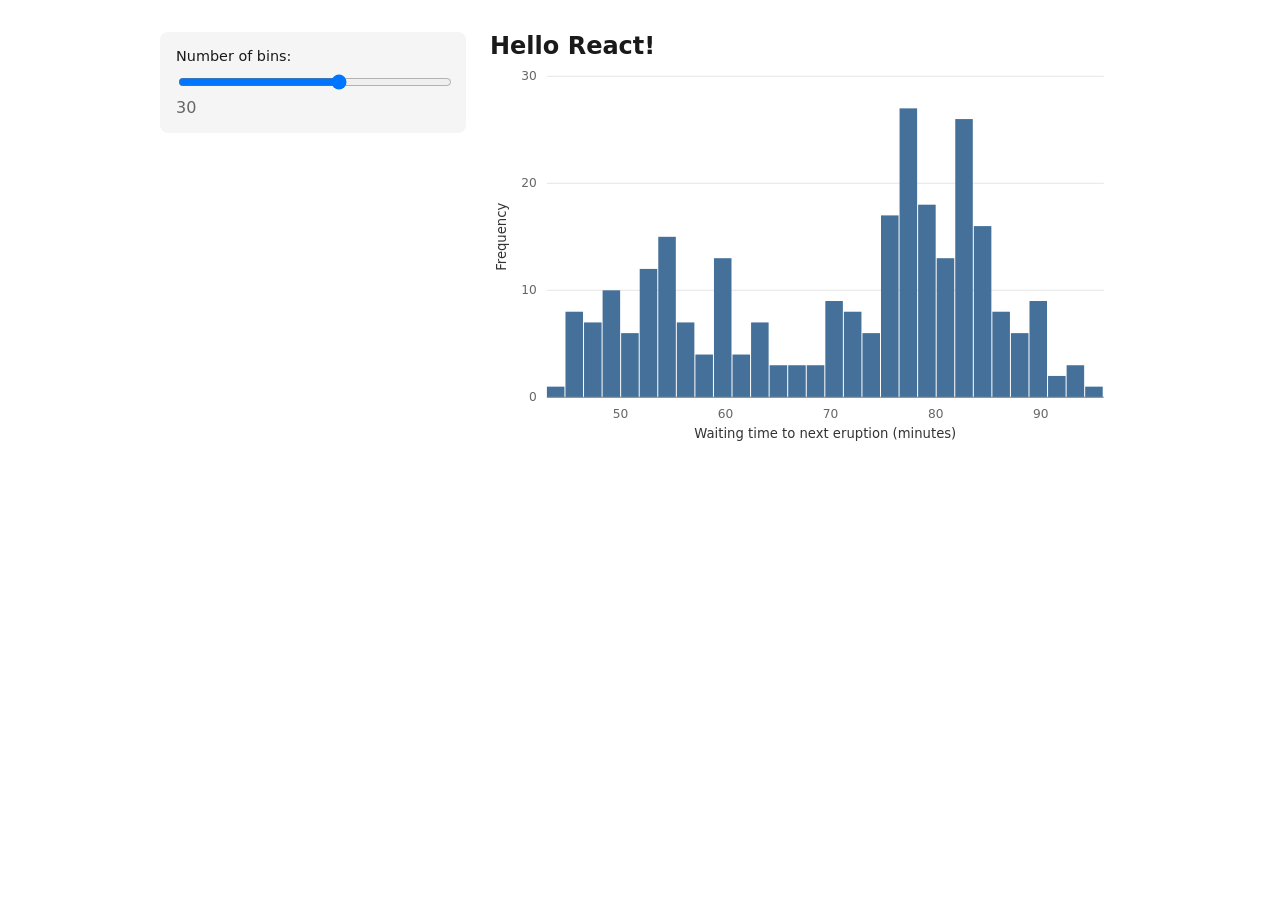
==== apps/02-react-only/www/index.html @ f03c942b "Add a React-only Old Faithful demo to the React.js section Two slides after "UI is assembled from yo" ====
<!DOCTYPE html>
<html lang="en">
  <head>
    <meta charset="UTF-8" />
    <meta name="viewport" content="width=device-width, initial-scale=1.0" />
    <title>Old Faithful — React only</title>
    <link rel="stylesheet" href="app.css" />
    <!-- Vendored React 18 UMD (the last release that ships one), so this page
         runs from a plain file server with no build step and no network. -->
    <script src="vendor/react.production.min.js"></script>
    <script src="vendor/react-dom.production.min.js"></script>
  </head>
  <body>
    <div id="root"></div>
    <script src="data.js"></script>
    <script src="app.js"></script>
  </body>
</html>
---- apps/02-react-only/www/app.css ----
body {
  margin: 0;
  padding: 0;
  background: #fff;
  font-family: system-ui, sans-serif;
  color: #1a1a1a;
}

.layout {
  display: flex;
  flex-wrap: wrap;
  gap: 1.5rem;
  max-width: 60rem;
  margin: 2rem auto;
  padding: 0 1.5rem;
}

.sidebar {
  flex: 1 1 12rem;
  align-self: start;
  padding: 1rem;
  background: #f5f5f5;
  border-radius: 8px;
}

.sidebar label {
  display: block;
  margin-bottom: 0.5rem;
  font-size: 0.9rem;
}

.sidebar input[type="range"] {
  width: 100%;
}

.bins-value {
  display: block;
  margin-top: 0.25rem;
  font-variant-numeric: tabular-nums;
  color: #666;
}

.panel {
  flex: 3 1 24rem;
}

.panel h1 {
  margin: 0;
  font-size: 1.5rem;
}

.placeholder {
  display: grid;
  place-items: center;
  height: 20rem;
  border-radius: 8px;
  background: #f5f5f5;
  color: #888;
}

.recalculating {
  opacity: 0.6;
  transition: opacity 200ms;
}
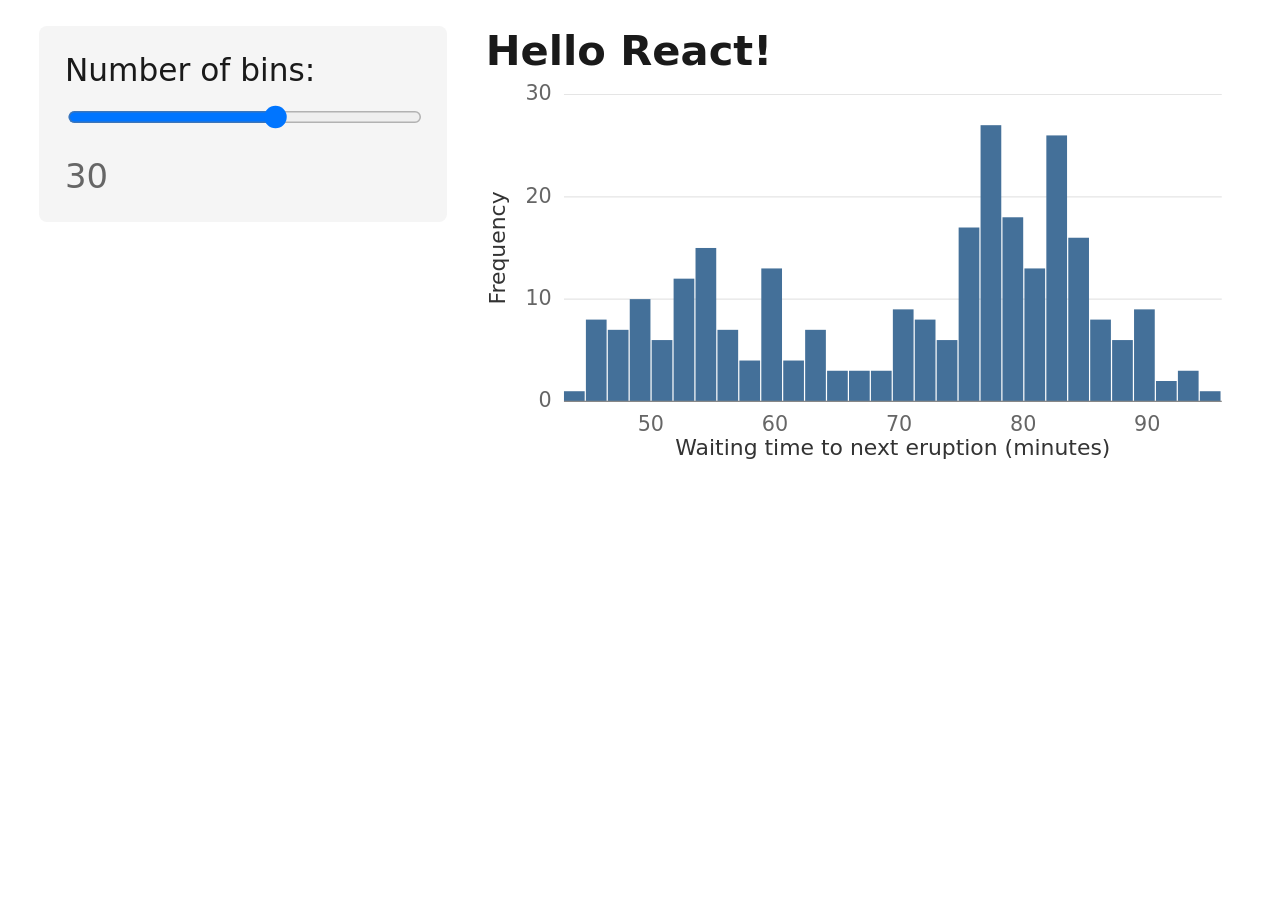
==== commit 419c5aa4: "fix(deck): unblock the presenter remote and close the review's a11y gaps The deck stopped advancing " ====
--- a/apps/02-react-only/www/index.html
+++ b/apps/02-react-only/www/index.html
@@ -14,5 +14,25 @@
     <div id="root"></div>
     <script src="data.js"></script>
     <script src="app.js"></script>
+    <!-- The deck loads this page in an iframe, so reveal never sees these keys.
+         Hand them back via reveal's postMessage API: triggerKey runs whatever
+         reveal itself has bound to the code, so no keymap is duplicated here.
+         Kept identical in all three demos (see apps/01-shinyreact/www/index.html
+         and apps/00-old-faithful-trim/app.R) - change one, change all three. -->
+    <script>
+      // PageUp/PageDown is what most presenter remotes send and no widget wants
+      // them, so they always go to the deck. A focused slider owns the arrows
+      // and space, or advancing the deck would also drag the control.
+      const deckKeys = { PageUp: 33, PageDown: 34 };
+      const sharedKeys = { ArrowLeft: 37, ArrowUp: 38, ArrowRight: 39, ArrowDown: 40, " ": 32, Escape: 27 };
+      addEventListener("keydown", (e) => {
+        const widget = e.target instanceof Element &&
+          e.target.closest("input, select, textarea, button, [contenteditable]");
+        const keyCode = deckKeys[e.key] || (widget ? 0 : sharedKeys[e.key]);
+        if (keyCode && parent !== window) {
+          parent.postMessage(JSON.stringify({ method: "triggerKey", args: [keyCode] }), "*");
+        }
+      });
+    </script>
   </body>
 </html>
--- a/apps/02-react-only/www/app.css
+++ b/apps/02-react-only/www/app.css
@@ -1,3 +1,11 @@
+/* The only viewer of these two apps is a projector: they run in an iframe on a
+   1920x1080 slide, at 1:1 with the deck's canvas. So the whole page is sized up
+   from a laptop's defaults - everything below is in rem, and this is the one
+   number that scales it. */
+html {
+  font-size: 26px;
+}
+
 body {
   margin: 0;
   padding: 0;
@@ -10,8 +18,10 @@
   display: flex;
   flex-wrap: wrap;
   gap: 1.5rem;
-  max-width: 60rem;
-  margin: 2rem auto;
+  /* Left-aligned and full-width, not a centred 60rem block: on the deck's
+     1920px slide that left ~400px of white beside the sidebar that nothing
+     collapses, and shrank the chart to something unreadable from the back. */
+  margin: 1rem 0;
   padding: 0 1.5rem;
 }
 
@@ -26,16 +36,21 @@
 .sidebar label {
   display: block;
   margin-bottom: 0.5rem;
-  font-size: 0.9rem;
+  font-size: 1.2rem;
 }
 
+/* A range input's thumb is a fixed ~16px whatever the font size, so it is
+   scaled rather than sized; 2/3 width at 1.5x lands back on the full width. */
 .sidebar input[type="range"] {
-  width: 100%;
+  width: 66.7%;
+  transform: scale(1.5);
+  transform-origin: left center;
 }
 
-.bins-value {
+.bin-count-value {
   display: block;
-  margin-top: 0.25rem;
+  margin-top: 1rem;
+  font-size: 1.3rem;
   font-variant-numeric: tabular-nums;
   color: #666;
 }
@@ -44,9 +59,15 @@
   flex: 3 1 24rem;
 }
 
+/* The chart is width-driven (viewBox 620x320, `width: 100%`), so this cap is
+   what keeps it inside the slide's height once the heading is above it. */
+.panel svg {
+  max-width: 1200px;
+}
+
 .panel h1 {
   margin: 0;
-  font-size: 1.5rem;
+  font-size: 1.6rem;
 }
 
 .placeholder {
